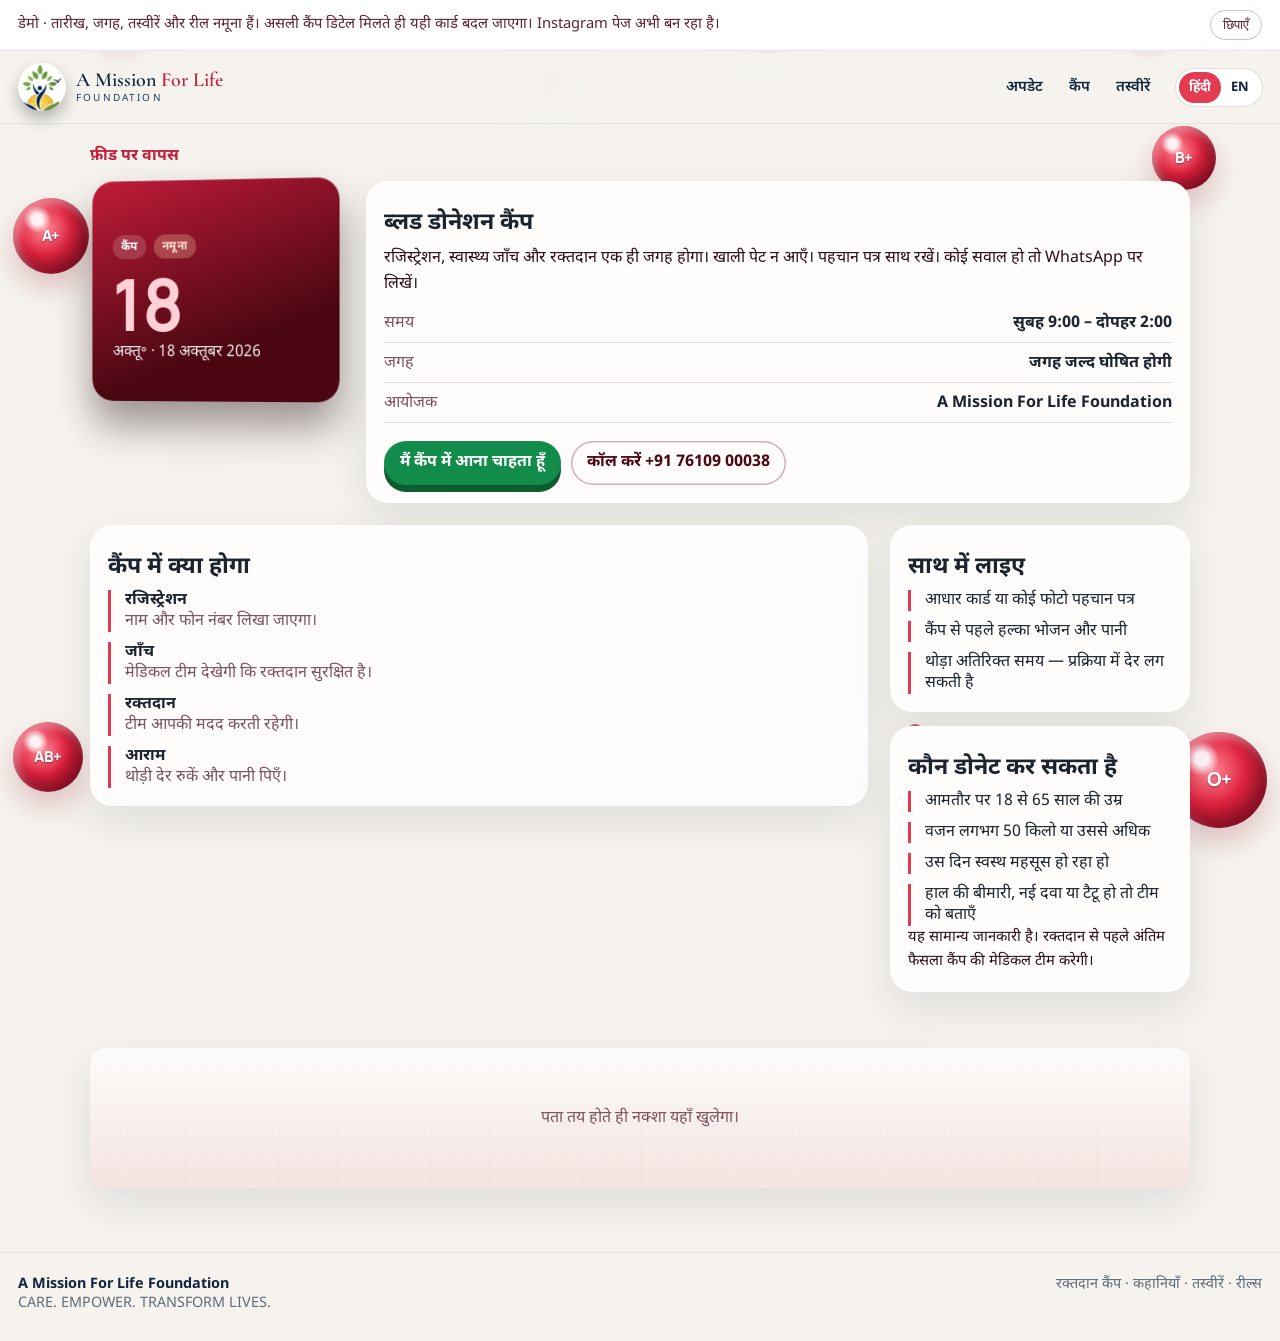
==== camp.html @ 7c9f4cff "Publish the blood donation camp demo so it can be shared. Co-authored-by: Cursor <cursoragent@cursor" ====
<!DOCTYPE html>
<html lang="hi">
<head>
  <meta charset="UTF-8">
  <meta name="viewport" content="width=device-width, initial-scale=1">
  <meta name="robots" content="noindex, nofollow">
  <title>A Mission For Life Foundation</title>
  <meta name="description" content="Blood donation camp details from A Mission For Life Foundation.">
  <meta name="theme-color" content="#12263f">
  <link rel="icon" href="assets/logo.png" type="image/png">
  <link rel="preconnect" href="https://fonts.googleapis.com">
  <link rel="preconnect" href="https://fonts.gstatic.com" crossorigin>
  <link href="https://fonts.googleapis.com/css2?family=Cormorant+Garamond:wght@500;600;700&family=Manrope:wght@400;500;600;700&family=Noto+Sans+Devanagari:wght@400;500;600;700&display=swap" rel="stylesheet">
  <link rel="stylesheet" href="css/style.css">
</head>
<body data-page="camp">
  <div id="app"></div>
  <script src="js/data.js"></script>
  <script src="js/app.js"></script>
</body>
</html>
---- css/style.css ----
:root {
  --blood: #8f142c;
  --blood-deep: #4c0614;
  --blood-hot: #e23b52;
  --rose: #fff1f3;
  --paper: #fffdfb;
  --ink: #2a1016;
  --muted: #7a5360;
  --gold: #ffd0a8;
  --line: rgba(143, 20, 44, 0.16);
  --shadow: 0 16px 40px rgba(28, 36, 48, 0.1);
  --radius: 22px;
  --ease: cubic-bezier(0.16, 1, 0.3, 1);
}

* { box-sizing: border-box; }
html { scroll-behavior: smooth; }
body {
  margin: 0;
  min-height: 100vh;
  color: #1c2430;
  background: #f6f3ee;
  overflow-x: hidden;
}
html[lang="hi"] body { font-family: "Noto Sans Devanagari", Manrope, sans-serif; }
html[lang="en"] body { font-family: Manrope, sans-serif; }
img { max-width: 100%; display: block; }
a { color: inherit; }
button, a { -webkit-tap-highlight-color: transparent; }
::selection { background: var(--blood-hot); color: white; }
#app { position: relative; z-index: 1; }

.stage {
  position: fixed;
  inset: 0;
  z-index: 0;
  overflow: hidden;
  pointer-events: none;
  background: transparent;
}
.bubble {
  position: absolute;
  border-radius: 50%;
  background:
    radial-gradient(circle at 32% 28%, rgba(255, 255, 255, 0.92) 0 7%, transparent 18%),
    radial-gradient(circle at 42% 40%, #ff8b98 0%, #e0233f 42%, #8e1228 78%);
  box-shadow:
    inset -8px -10px 16px rgba(80, 0, 16, 0.28),
    inset 5px 6px 10px rgba(255, 255, 255, 0.45),
    0 14px 28px rgba(142, 18, 40, 0.22);
  animation: floatBubble 12s ease-in-out infinite;
  display: grid;
  place-items: center;
}
.b1 { width: 76px; height: 76px; left: 4%; top: 22%; }
.b2 { width: 58px; height: 58px; left: 12%; top: 64%; animation-delay: -2s; animation-duration: 9s; }
.b3 { width: 64px; height: 64px; right: 5%; top: 14%; animation-delay: -4s; }
.b4 { width: 18px; height: 18px; right: 18%; top: 38%; animation-delay: -1s; animation-duration: 8s; }
.b5 { width: 96px; height: 96px; right: 3%; bottom: 8%; animation-delay: -6s; animation-duration: 14s; }
.b6 { width: 22px; height: 22px; left: 42%; top: 8%; animation-delay: -3s; }
.b7 { width: 70px; height: 70px; left: 2%; bottom: 12%; animation-delay: -5s; animation-duration: 10s; }
.b8 { width: 14px; height: 14px; right: 28%; bottom: 18%; animation-delay: -2.5s; }

.fall {
  position: absolute;
  top: 0;
  display: grid;
  place-items: center;
  animation: fallDrop 16s linear infinite;
}
.bldrop {
  position: absolute;
  inset: 0;
  border-radius: 0 50% 50% 50%;
  transform: rotate(45deg);
  background:
    radial-gradient(circle at 28% 28%, rgba(255, 255, 255, 0.9) 0 8%, transparent 18%),
    radial-gradient(circle at 45% 50%, #ff5d72 0%, #d01232 48%, #7a0e22 82%);
  box-shadow:
    inset -6px -7px 10px rgba(70, 0, 12, 0.28),
    0 12px 20px rgba(142, 18, 40, 0.2);
}
.s1 { width: 62px; height: 62px; left: 7%; animation-duration: 15s; }
.s2 { width: 54px; height: 54px; left: 58%; animation-duration: 19s; animation-delay: -7s; }
.s3 { width: 58px; height: 58px; right: 8%; animation-duration: 13s; animation-delay: -4s; }
.grp {
  position: relative;
  z-index: 1;
  color: #fff;
  font-family: Manrope, sans-serif;
  font-weight: 800;
  font-size: 0.95rem;
  letter-spacing: -0.03em;
  line-height: 1;
  text-shadow: 0 1px 2px rgba(60, 0, 10, 0.45);
}
.b5 .grp, .s1 .grp { font-size: 1.2rem; }

@keyframes floatBubble {
  0%, 100% { transform: translate3d(0, 0, 0) scale(1); }
  50% { transform: translate3d(22px, -42px, 0) scale(1.1); }
}
@keyframes fallDrop {
  0% { transform: translate3d(0, -12vh, 0); opacity: 0; }
  10% { opacity: 1; }
  50% { transform: translate3d(18px, 42vh, 0); }
  90% { opacity: 1; }
  100% { transform: translate3d(-12px, 92vh, 0); opacity: 0; }
}
@keyframes rise {
  from { opacity: 0; transform: translateY(28px) rotateX(10deg); }
  to { opacity: 1; transform: none; }
}
@keyframes plate {
  0%, 100% { transform: rotateX(8deg) rotateY(-12deg) translateY(0); }
  50% { transform: rotateX(2deg) rotateY(10deg) translateY(-12px); }
}

.skip {
  position: absolute;
  left: 12px;
  top: -40px;
  background: var(--blood-deep);
  color: white;
  padding: 8px 12px;
  z-index: 30;
}
.skip:focus { top: 12px; }

.banner {
  display: flex;
  gap: 12px;
  justify-content: space-between;
  align-items: center;
  padding: 10px 18px;
  background: #fff;
  color: #5c2430;
  font-size: 0.92rem;
  line-height: 1.45;
  border-bottom: 1px solid rgba(143, 20, 44, 0.12);
}
.banner button {
  border: 1px solid rgba(143, 20, 44, 0.28);
  background: transparent;
  color: inherit;
  border-radius: 999px;
  padding: 6px 12px;
  cursor: pointer;
  flex: none;
}

.topbar {
  position: sticky;
  top: 0;
  z-index: 20;
  display: flex;
  align-items: center;
  gap: 16px;
  padding: 12px 18px;
  background: rgba(246, 243, 238, 0.92);
  color: #12263f;
  backdrop-filter: blur(18px);
  border-bottom: 1px solid rgba(18, 38, 63, 0.08);
}
.brand {
  display: flex;
  align-items: center;
  gap: 10px;
  text-decoration: none;
  min-width: 0;
}
.mark {
  width: 48px;
  height: 48px;
  border-radius: 50%;
  overflow: hidden;
  background: white;
  box-shadow: 0 8px 16px rgba(0, 0, 0, 0.28);
  flex: none;
}
.mark img {
  width: 86px;
  max-width: none;
  height: auto;
  margin-left: -19px;
  margin-top: -2px;
}
.brand-text { display: flex; flex-direction: column; line-height: 1.05; }
.brand-text strong {
  font-family: "Cormorant Garamond", Georgia, serif;
  font-size: 1.25rem;
  font-weight: 600;
  color: #12263f;
}
.brand-text em { font-style: normal; color: #c41e3a; }
.brand-text small {
  letter-spacing: 0.22em;
  font-size: 0.62rem;
  color: #1b3d62;
  margin-top: 3px;
}
.nav { display: flex; gap: 6px; margin-left: auto; }
.nav a {
  text-decoration: none;
  color: #12263f;
  font-size: 0.92rem;
  font-weight: 600;
  padding: 8px 10px;
  border-radius: 999px;
}
.nav a:hover { background: rgba(18, 38, 63, 0.06); }
.lang {
  display: flex;
  padding: 3px;
  border-radius: 999px;
  background: white;
  box-shadow: 0 0 0 1px rgba(18, 38, 63, 0.1);
}
.lang button {
  border: 0;
  background: transparent;
  color: #12263f;
  font: inherit;
  font-weight: 700;
  font-size: 0.82rem;
  padding: 7px 10px;
  border-radius: 999px;
  cursor: pointer;
}
.lang button[aria-pressed="true"] { background: var(--blood-hot); color: white; }

.shell { width: min(1100px, calc(100% - 32px)); margin: 0 auto; }
.hero, .feed, .camp-wrap, .layout { perspective: 1200px; }
.hero {
  display: grid;
  gap: 28px;
  padding: 42px 0 10px;
}
.hero-plate {
  width: min(340px, 86vw);
  padding: 18px 16px 8px;
  border-radius: 40px;
  background: linear-gradient(180deg, rgba(255, 255, 255, 0.98), rgba(255, 228, 232, 0.92));
  box-shadow:
    0 1px 0 #fff inset,
    0 28px 50px rgba(20, 0, 6, 0.45),
    0 10px 0 rgba(90, 8, 18, 0.28);
  transform: rotateX(8deg) rotateY(-12deg);
  animation: plate 7s ease-in-out infinite;
}
.hero-logo { width: 100%; height: auto; margin: 0; }
.lede {
  margin: 18px 0 0;
  max-width: 38rem;
  font-size: 1.25rem;
  line-height: 1.6;
  color: #1c2430;
}
.hero-actions, .stack { display: flex; flex-wrap: wrap; gap: 10px; margin-top: 18px; }
.next-pill {
  display: flex;
  flex-direction: column;
  gap: 4px;
  text-decoration: none;
  background: var(--paper);
  border-radius: var(--radius);
  padding: 16px 18px;
  box-shadow: var(--shadow);
  border-top: 4px solid var(--blood-hot);
  transform: rotateY(8deg) translateZ(20px);
}
.next-pill span { color: var(--blood); font-size: 0.78rem; font-weight: 700; letter-spacing: 0.08em; text-transform: uppercase; }
.next-pill strong { font-size: 1.05rem; }
.next-pill em { font-style: normal; color: var(--ink); font-weight: 600; }

.layout { display: grid; gap: 22px; padding: 22px 0 56px; }
.feed { display: flex; flex-direction: column; gap: 16px; }
.feed .card { animation: rise 0.7s var(--ease) both; }
.feed .card:nth-child(2) { animation-delay: 0.08s; }
.feed .card:nth-child(3) { animation-delay: 0.16s; }
.feed .card:nth-child(4) { animation-delay: 0.24s; }
.feed .card:nth-child(5) { animation-delay: 0.32s; }

.card, .panel, .block, .next-pill, .date-card {
  transition: transform 0.35s var(--ease), box-shadow 0.35s var(--ease);
  transform-style: preserve-3d;
}
.card, .panel, .block {
  background: var(--paper);
  border-radius: var(--radius);
  box-shadow: var(--shadow);
}
.card { padding: 16px; }
.card-head, .meta {
  display: flex;
  flex-wrap: wrap;
  gap: 8px;
  align-items: center;
  color: var(--muted);
  font-size: 0.85rem;
}
.pill {
  border-radius: 999px;
  padding: 4px 9px;
  background: rgba(226, 59, 82, 0.12);
  color: var(--blood);
  font-weight: 700;
  font-size: 0.75rem;
  letter-spacing: 0.04em;
}
.pill-gold { background: rgba(255, 208, 168, 0.45); color: #8a3b1d; }
.card h2, .panel h2, .block h2 { margin: 10px 0 8px; font-size: 1.45rem; line-height: 1.25; }
html[lang="en"] h2 {
  font-family: "Cormorant Garamond", Georgia, serif;
  font-weight: 600;
}
.date-num {
  font-family: Manrope, sans-serif;
  font-weight: 700;
  font-variant-numeric: lining-nums;
}
.card p, .panel p, .block p { margin: 0; line-height: 1.65; color: var(--ink); }
.card .body { margin-top: 8px; }

.mosaic {
  display: grid;
  grid-template-columns: 1.3fr 1fr;
  grid-template-rows: 180px 140px;
  gap: 8px;
  margin-top: 12px;
}
.mosaic img {
  width: 100%;
  height: 100%;
  object-fit: cover;
  border-radius: 16px;
  background: var(--blood-deep);
  box-shadow: 0 10px 18px rgba(60, 0, 12, 0.2);
}
.mosaic img:first-child { grid-row: 1 / span 2; }
.note { margin-top: 10px; color: var(--muted); font-size: 0.92rem; }

.reel-frame {
  margin: 12px auto 0;
  width: min(280px, 100%);
  aspect-ratio: 9 / 16;
  border: 0;
  padding: 0;
  border-radius: 28px;
  overflow: hidden;
  position: relative;
  cursor: pointer;
  background: var(--blood-deep);
  box-shadow: 0 22px 40px rgba(40, 0, 8, 0.35), 0 0 0 1px rgba(255, 255, 255, 0.25) inset;
  transform: rotateY(-6deg);
}
.reel-frame img { width: 100%; height: 100%; object-fit: cover; }
.play {
  position: absolute;
  left: 50%;
  top: 46%;
  transform: translate(-50%, -50%);
  width: 68px;
  height: 68px;
  border-radius: 50%;
  background: white;
  color: var(--blood);
  display: grid;
  place-items: center;
  font-size: 1.4rem;
  box-shadow: 0 10px 30px rgba(0, 0, 0, 0.28);
}
.reel-frame small {
  position: absolute;
  left: 14px;
  bottom: 14px;
  color: white;
  font-weight: 700;
}

.side { display: flex; flex-direction: column; gap: 14px; }
.panel { padding: 18px; }
.phone {
  display: inline-block;
  margin: 8px 0 12px;
  font-size: 1.25rem;
  font-weight: 700;
  color: var(--blood);
  text-decoration: none;
}
.insta { margin-top: 12px; color: var(--muted); font-size: 0.92rem; }

.btn {
  display: inline-flex;
  align-items: center;
  justify-content: center;
  min-height: 44px;
  padding: 0 16px;
  border-radius: 999px;
  text-decoration: none;
  border: 0;
  cursor: pointer;
  font: inherit;
  font-weight: 700;
}
.btn-green, .btn-navy {
  background: linear-gradient(180deg, #ff5a70, #b11232);
  color: white;
  box-shadow: 0 7px 0 #6d0c1c, 0 14px 24px rgba(80, 0, 16, 0.35);
}
.btn-green:hover, .btn-navy:hover { transform: translateY(2px); box-shadow: 0 5px 0 #6d0c1c, 0 10px 18px rgba(80, 0, 16, 0.3); }
.btn-ghost {
  background: transparent;
  color: var(--blood-deep);
  box-shadow: inset 0 0 0 1.5px rgba(143, 20, 44, 0.35);
}
.btn-wa { background: #128c4a; color: white; box-shadow: 0 7px 0 #0c5c30; }
.btn-wa:hover { transform: translateY(2px); background: #0e703b; }

.page { padding: 22px 0 64px; }
.back { display: inline-block; margin-bottom: 14px; color: #c41e3a; font-weight: 700; text-decoration: none; }
.camp-wrap { display: grid; gap: 16px; }
.date-card {
  background: linear-gradient(160deg, #c01b38, #4a0712 70%);
  color: white;
  border-radius: var(--radius);
  padding: 22px;
  min-height: 220px;
  display: flex;
  flex-direction: column;
  justify-content: flex-end;
  box-shadow: 0 24px 40px rgba(20, 0, 6, 0.4), 0 1px 0 rgba(255, 255, 255, 0.2) inset;
  transform: rotateY(-8deg) translateZ(12px);
}
.date-card .meta { color: rgba(255, 255, 255, 0.8); }
.date-card .pill { background: rgba(255, 255, 255, 0.16); color: white; }
.date-card .pill-gold { background: rgba(255, 208, 168, 0.28); color: #ffe7d4; }
.date-card .date-num {
  font-size: 4.5rem;
  line-height: 0.85;
  color: #ffd0d6;
  margin: 0;
}
.date-card p { color: rgba(255, 255, 255, 0.9); margin-top: 8px; }
.facts { display: grid; gap: 10px; margin: 14px 0; }
.facts div {
  display: flex;
  justify-content: space-between;
  gap: 12px;
  padding-bottom: 8px;
  border-bottom: 1px solid var(--line);
}
.facts dt { color: var(--muted); }
.facts dd { margin: 0; font-weight: 700; text-align: right; overflow-wrap: anywhere; }
.steps, .plain { margin: 0; padding: 0; list-style: none; display: grid; gap: 10px; }
.steps li, .plain li { padding-left: 14px; border-left: 3px solid var(--blood-hot); }
.steps strong { display: block; }
.steps span, .who-note { color: var(--muted); }
.who-note { margin-top: 10px; font-size: 0.92rem; }
.map-placeholder {
  border-radius: 16px;
  min-height: 140px;
  display: grid;
  place-items: center;
  text-align: center;
  padding: 18px;
  color: #7a5360;
  background:
    linear-gradient(180deg, rgba(255, 255, 255, 0.7), rgba(226, 59, 82, 0.08)),
    repeating-linear-gradient(90deg, transparent, transparent 18px, rgba(143, 20, 44, 0.05) 19px);
  box-shadow: var(--shadow);
}

.site-footer {
  border-top: 1px solid rgba(18, 38, 63, 0.08);
  padding: 22px 18px 28px;
  display: flex;
  justify-content: space-between;
  gap: 12px;
  flex-wrap: wrap;
  color: #5d6c7c;
  font-size: 0.9rem;
}
.site-footer strong { color: #12263f; }

dialog {
  border: 0;
  border-radius: 20px;
  padding: 22px;
  width: min(420px, calc(100% - 32px));
  background: var(--rose);
  box-shadow: 0 30px 80px rgba(40, 0, 8, 0.45);
}
dialog::backdrop { background: rgba(40, 0, 8, 0.62); }
dialog h3 { margin: 8px 0; color: var(--ink); }
dialog p { line-height: 1.6; color: var(--muted); }
.tag { margin: 0; letter-spacing: 0.16em; font-size: 0.78rem; font-weight: 700; color: var(--blood); }

:focus-visible { outline: 3px solid #ffb4c0; outline-offset: 2px; }

@media (hover: hover) and (pointer: fine) {
  .card:hover, .panel:hover, .block:hover {
    transform: translateY(-8px) rotateX(4deg);
    box-shadow: 0 28px 50px rgba(60, 0, 12, 0.34), 0 2px 0 rgba(255, 255, 255, 0.7) inset;
  }
}

@media (min-width: 980px) {
  .hero { grid-template-columns: 1.15fr 0.85fr; align-items: center; padding-top: 48px; }
  .layout { grid-template-columns: minmax(0, 1fr) 300px; align-items: start; }
  .side { position: sticky; top: 92px; }
  .camp-wrap { grid-template-columns: 260px minmax(0, 1fr); align-items: start; }
  .mosaic { grid-template-rows: 220px 160px; }
  .b1 { left: 1%; }
  .b5 { right: 1%; }
  .b7 { left: 1%; }
}

@media (min-width: 980px) and (max-width: 1199px) {
  .b1, .b2, .b3, .b7 { width: 54px; height: 54px; }
  .b5 { width: 68px; height: 68px; }
  .b5 .grp, .s1 .grp { font-size: 0.95rem; }
}

@media (max-width: 1099px) {
  .hero-plate, .next-pill, .date-card, .reel-frame { transform: none; animation: none; }
  .fall { display: none; }
}

@media (max-width: 979px) {
  .bubble, .fall { display: none; }
  .b3, .b5, .b7 { display: grid; }
  .b3 { width: 42px; height: 42px; right: -8px; top: 92px; left: auto; }
  .b5 { width: 50px; height: 50px; right: -10px; bottom: 12px; top: auto; left: auto; }
  .b7 { width: 46px; height: 46px; left: -10px; bottom: 64px; top: auto; }
  .b1 .grp, .b3 .grp, .b5 .grp, .b7 .grp { font-size: 0.68rem; }
  .shell { width: min(1100px, calc(100% - 28px)); }
  .hero { padding-top: 22px; gap: 16px; }
  .hero-plate { width: min(280px, 100%); padding: 12px 12px 4px; border-radius: 28px; }
  .lede { font-size: 1.05rem; }
  .card h2, .panel h2, .block h2 { font-size: 1.28rem; }
  .mosaic { grid-template-rows: 150px 112px; }
  .facts div { flex-direction: column; align-items: flex-start; }
  .facts dd { text-align: left; }
  .date-card { min-height: 0; }
  .date-card .date-num { font-size: 3.4rem; }
  .banner { align-items: flex-start; font-size: 0.82rem; padding: 8px 12px; }
}

@media (max-width: 720px) {
  .topbar { flex-wrap: wrap; gap: 8px 12px; padding: 10px 12px; }
  .brand { flex: 1; min-width: 0; }
  .brand-text strong { font-size: 1.02rem; }
  .brand-text small { letter-spacing: 0.12em; }
  .nav { order: 3; width: 100%; justify-content: space-between; }
  .nav a { padding: 8px 6px; font-size: 0.88rem; }
  .lang { margin-left: auto; }
  .site-footer { flex-direction: column; }
}

@media (prefers-reduced-motion: reduce) {
  html { scroll-behavior: auto; }
  .hero-plate, .bubble, .fall, .feed .card { animation: none; }
  .hero-plate, .next-pill, .date-card, .reel-frame { transform: none; }
}
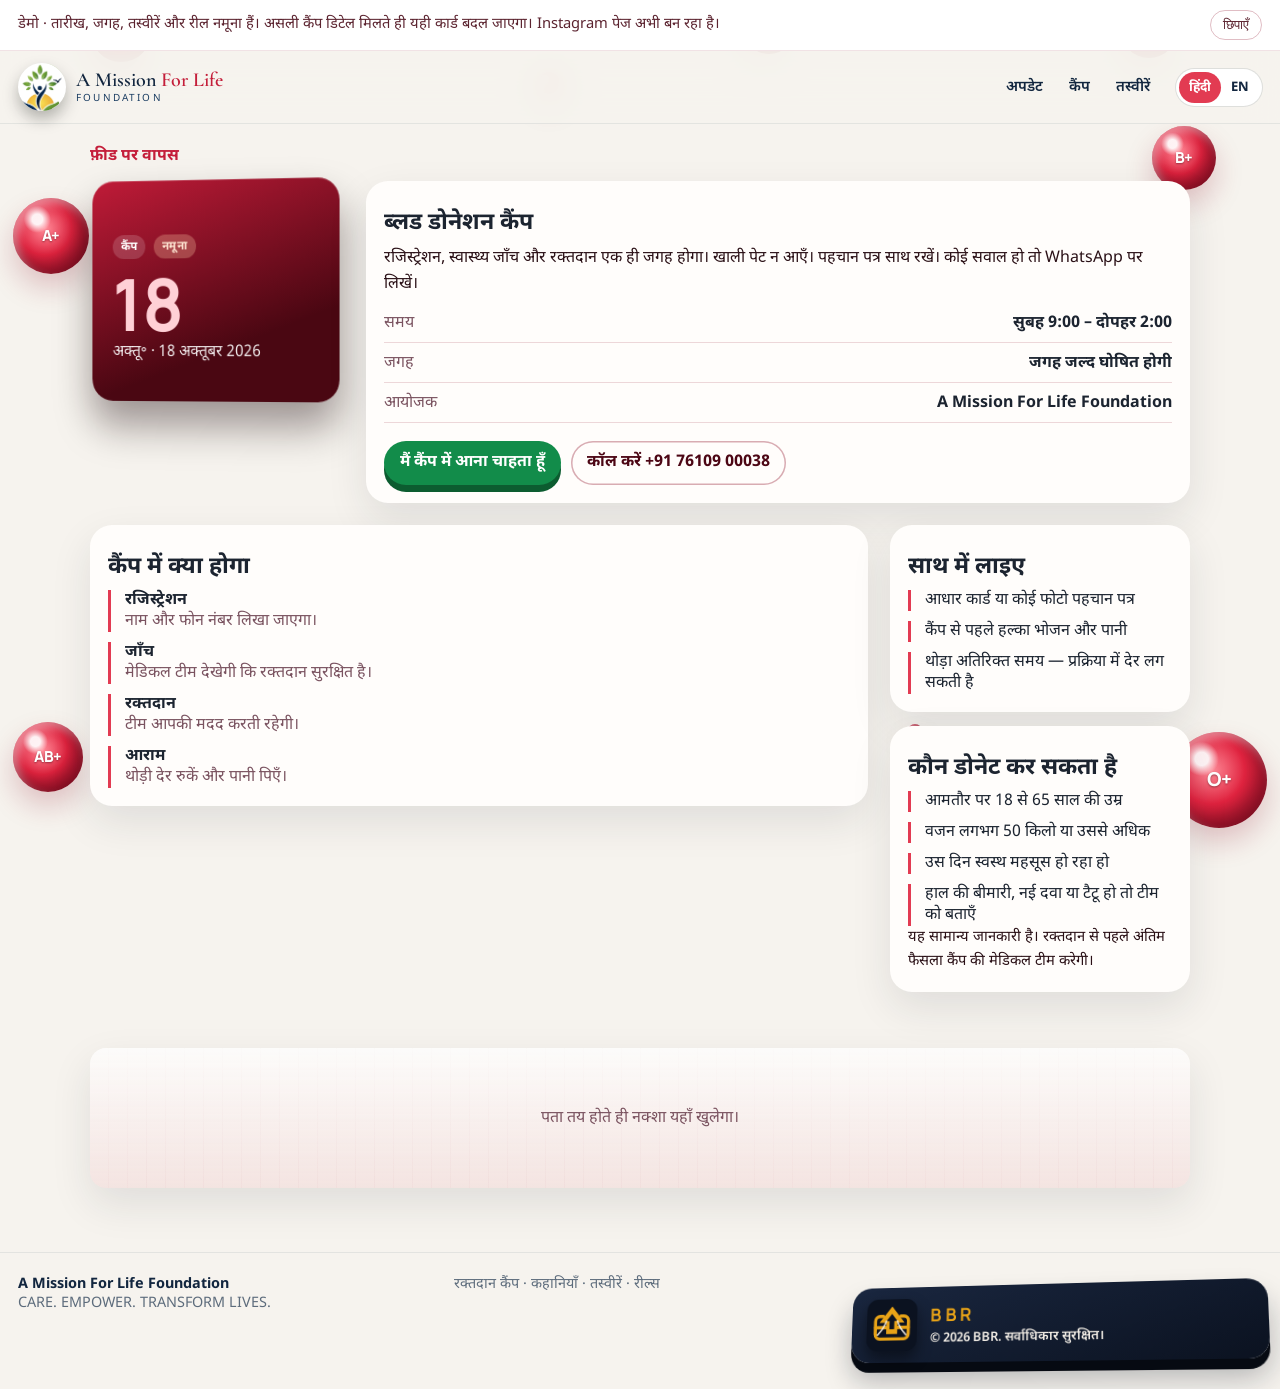
==== commit b28ee3c7: "Add a 3D BBR logo credit and stop phones from caching the old demo. Co-authored-by: Cursor <cursorag" ====
--- a/camp.html
+++ b/camp.html
@@ -4,6 +4,7 @@
   <meta charset="UTF-8">
   <meta name="viewport" content="width=device-width, initial-scale=1">
   <meta name="robots" content="noindex, nofollow">
+  <meta http-equiv="Cache-Control" content="no-cache, no-store, must-revalidate">
   <title>A Mission For Life Foundation</title>
   <meta name="description" content="Blood donation camp details from A Mission For Life Foundation.">
   <meta name="theme-color" content="#12263f">
@@ -11,11 +12,11 @@
   <link rel="preconnect" href="https://fonts.googleapis.com">
   <link rel="preconnect" href="https://fonts.gstatic.com" crossorigin>
   <link href="https://fonts.googleapis.com/css2?family=Cormorant+Garamond:wght@500;600;700&family=Manrope:wght@400;500;600;700&family=Noto+Sans+Devanagari:wght@400;500;600;700&display=swap" rel="stylesheet">
-  <link rel="stylesheet" href="css/style.css">
+  <link rel="stylesheet" href="css/style.css?v=5">
 </head>
 <body data-page="camp">
   <div id="app"></div>
-  <script src="js/data.js"></script>
-  <script src="js/app.js"></script>
+  <script src="js/data.js?v=5"></script>
+  <script src="js/app.js?v=5"></script>
 </body>
 </html>
--- a/css/style.css
+++ b/css/style.css
@@ -482,6 +482,45 @@
   font-size: 0.9rem;
 }
 .site-footer strong { color: #12263f; }
+.bbr-plate {
+  width: min(100%, 420px);
+  margin-top: 8px;
+  padding: 12px 16px;
+  border-radius: 20px;
+  display: flex;
+  align-items: center;
+  gap: 14px;
+  text-decoration: none;
+  color: #f5f0e8;
+  background: linear-gradient(160deg, #1a2740, #0b1220);
+  box-shadow: 0 10px 0 #060a12, 0 18px 28px rgba(11, 18, 32, 0.28);
+  transform: perspective(700px) rotateX(8deg) rotateY(-8deg);
+  animation: bbrFloat 5.5s ease-in-out infinite;
+}
+.bbr-plate img {
+  width: 54px;
+  height: 54px;
+  flex: none;
+  filter: drop-shadow(0 8px 8px rgba(0, 0, 0, 0.45));
+}
+.bbr-plate span { display: flex; flex-direction: column; gap: 3px; min-width: 0; }
+.bbr-plate strong {
+  color: #e8a317;
+  letter-spacing: 0.2em;
+  font-size: 1.15rem;
+  font-family: Manrope, sans-serif;
+}
+.bbr-plate em {
+  font-style: normal;
+  color: #f5f0e8;
+  font-size: 0.82rem;
+  font-weight: 600;
+}
+@keyframes bbrFloat {
+  0%, 100% { transform: perspective(700px) rotateX(8deg) rotateY(-8deg) translateY(0); }
+  50% { transform: perspective(700px) rotateX(3deg) rotateY(8deg) translateY(-7px); }
+}
+.group-rail { display: none; }
 
 dialog {
   border: 0;
@@ -524,16 +563,42 @@
 
 @media (max-width: 1099px) {
   .hero-plate, .next-pill, .date-card, .reel-frame { transform: none; animation: none; }
-  .fall { display: none; }
 }
 
 @media (max-width: 979px) {
-  .bubble, .fall { display: none; }
-  .b3, .b5, .b7 { display: grid; }
-  .b3 { width: 42px; height: 42px; right: -8px; top: 92px; left: auto; }
-  .b5 { width: 50px; height: 50px; right: -10px; bottom: 12px; top: auto; left: auto; }
-  .b7 { width: 46px; height: 46px; left: -10px; bottom: 64px; top: auto; }
-  .b1 .grp, .b3 .grp, .b5 .grp, .b7 .grp { font-size: 0.68rem; }
+  .group-rail {
+    display: flex;
+    flex-wrap: wrap;
+    gap: 12px 16px;
+    margin-top: 18px;
+  }
+  .mini {
+    width: 52px;
+    height: 52px;
+    display: grid;
+    place-items: center;
+    position: relative;
+  }
+  .mini i {
+    position: absolute;
+    inset: 4px;
+    border-radius: 0 50% 50% 50%;
+    transform: rotate(45deg);
+    background:
+      radial-gradient(circle at 30% 30%, rgba(255, 255, 255, 0.9) 0 8%, transparent 18%),
+      radial-gradient(circle at 45% 50%, #ff5d72 0%, #d01232 50%, #7a0e22 82%);
+    box-shadow: 0 8px 14px rgba(142, 18, 40, 0.22);
+  }
+  .mini b {
+    position: relative;
+    z-index: 1;
+    color: #fff;
+    font-family: Manrope, sans-serif;
+    font-size: 0.68rem;
+    font-weight: 800;
+    line-height: 1;
+  }
+  .bubble, .fall { display: none !important; }
   .shell { width: min(1100px, calc(100% - 28px)); }
   .hero { padding-top: 22px; gap: 16px; }
   .hero-plate { width: min(280px, 100%); padding: 12px 12px 4px; border-radius: 28px; }
@@ -556,10 +621,11 @@
   .nav a { padding: 8px 6px; font-size: 0.88rem; }
   .lang { margin-left: auto; }
   .site-footer { flex-direction: column; }
+  .bbr-plate { width: 100%; animation: bbrFloat 5.5s ease-in-out infinite; }
 }
 
 @media (prefers-reduced-motion: reduce) {
   html { scroll-behavior: auto; }
-  .hero-plate, .bubble, .fall, .feed .card { animation: none; }
+  .hero-plate, .bubble, .fall, .feed .card, .bbr-plate { animation: none; }
   .hero-plate, .next-pill, .date-card, .reel-frame { transform: none; }
 }
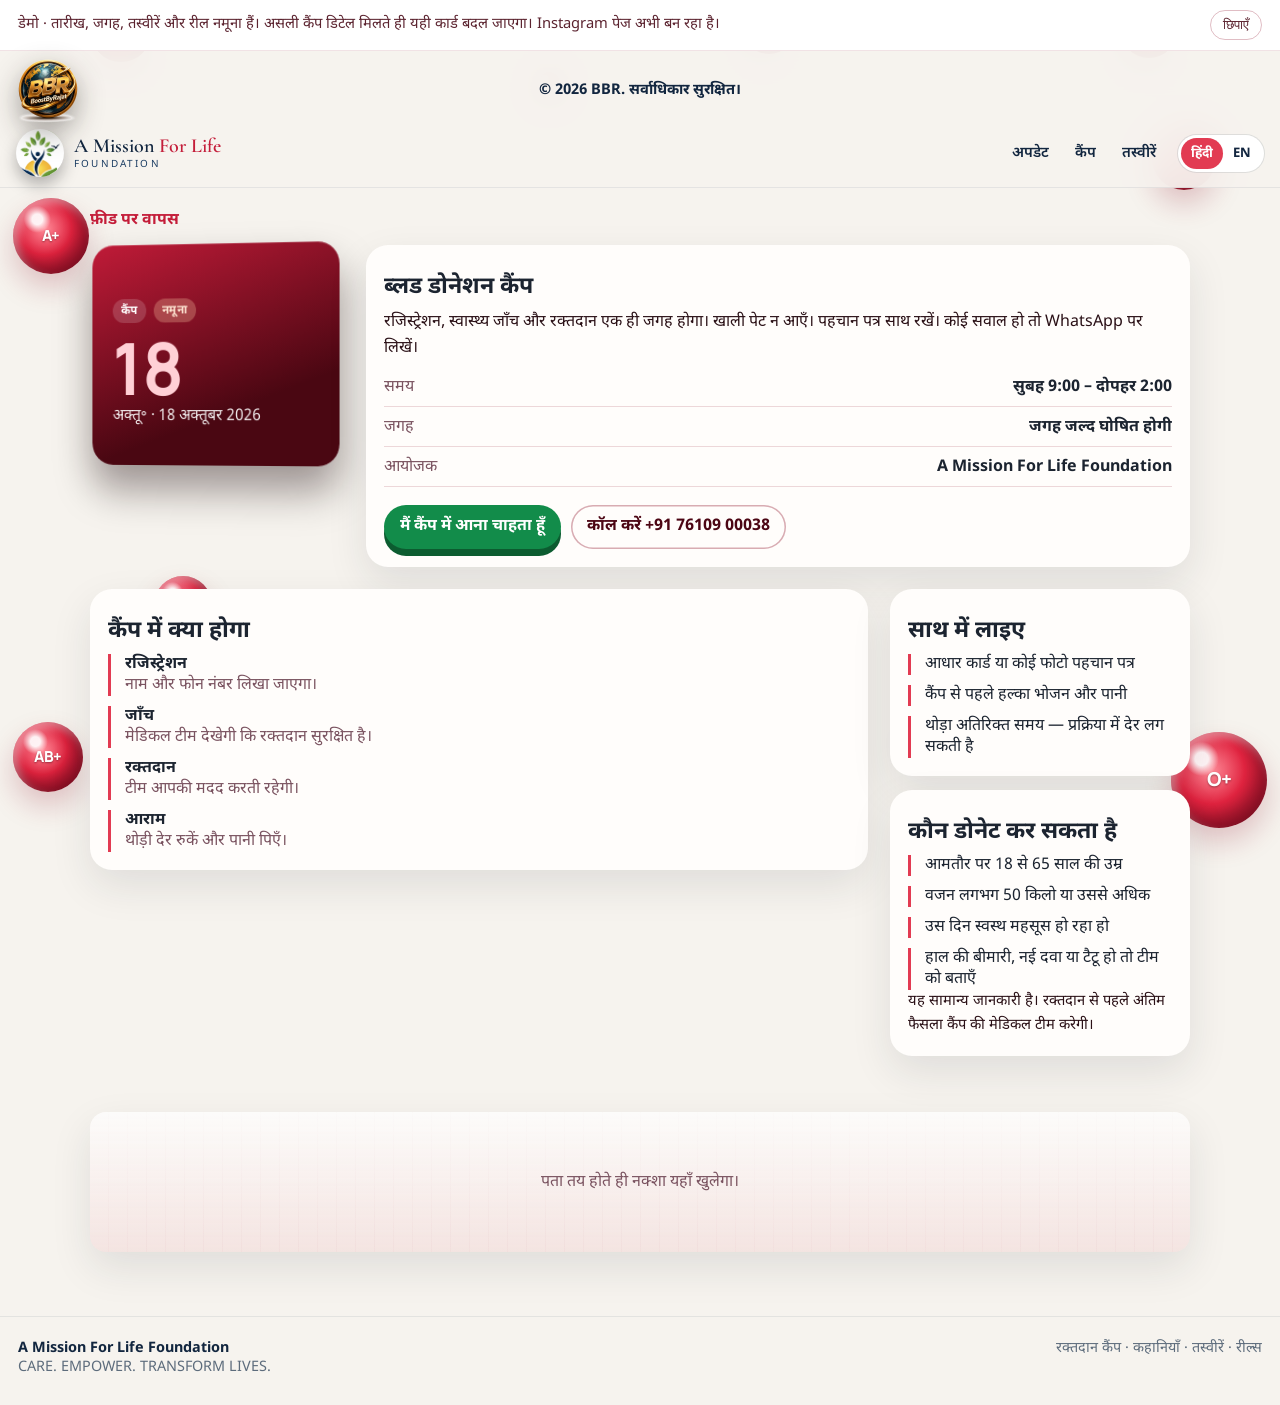
==== commit 7d7e9268: "Put the original BBR logo in the header and float blood shapes on phones. Co-authored-by: Cursor <cu" ====
--- a/camp.html
+++ b/camp.html
@@ -12,11 +12,11 @@
   <link rel="preconnect" href="https://fonts.googleapis.com">
   <link rel="preconnect" href="https://fonts.gstatic.com" crossorigin>
   <link href="https://fonts.googleapis.com/css2?family=Cormorant+Garamond:wght@500;600;700&family=Manrope:wght@400;500;600;700&family=Noto+Sans+Devanagari:wght@400;500;600;700&display=swap" rel="stylesheet">
-  <link rel="stylesheet" href="css/style.css?v=5">
+  <link rel="stylesheet" href="css/style.css?v=6">
 </head>
 <body data-page="camp">
   <div id="app"></div>
-  <script src="js/data.js?v=5"></script>
-  <script src="js/app.js?v=5"></script>
+  <script src="js/data.js?v=6"></script>
+  <script src="js/app.js?v=6"></script>
 </body>
 </html>
--- a/css/style.css
+++ b/css/style.css
@@ -154,13 +154,49 @@
   top: 0;
   z-index: 20;
   display: flex;
-  align-items: center;
-  gap: 16px;
-  padding: 12px 18px;
-  background: rgba(246, 243, 238, 0.92);
+  flex-direction: column;
+  align-items: stretch;
+  gap: 6px;
+  padding: 8px 16px 10px;
+  background: rgba(246, 243, 238, 0.94);
   color: #12263f;
   backdrop-filter: blur(18px);
   border-bottom: 1px solid rgba(18, 38, 63, 0.08);
+}
+.bbr-bar {
+  display: grid;
+  grid-template-columns: 72px minmax(0, 1fr) 72px;
+  align-items: center;
+}
+.bbr-link {
+  width: 64px;
+  height: 64px;
+  display: block;
+  justify-self: start;
+}
+.bbr-link img {
+  width: 64px;
+  height: 64px;
+  object-fit: contain;
+  filter: drop-shadow(0 10px 14px rgba(20, 16, 8, 0.38));
+  animation: bbrSpin 5.5s ease-in-out infinite;
+}
+.head-copy {
+  margin: 0;
+  text-align: center;
+  font-weight: 700;
+  font-size: 0.92rem;
+  color: #12263f;
+  line-height: 1.3;
+}
+.site-bar {
+  display: flex;
+  align-items: center;
+  gap: 12px;
+}
+@keyframes bbrSpin {
+  0%, 100% { transform: perspective(600px) rotateY(-16deg) translateY(0); }
+  50% { transform: perspective(600px) rotateY(16deg) translateY(-5px); }
 }
 .brand {
   display: flex;
@@ -482,45 +518,6 @@
   font-size: 0.9rem;
 }
 .site-footer strong { color: #12263f; }
-.bbr-plate {
-  width: min(100%, 420px);
-  margin-top: 8px;
-  padding: 12px 16px;
-  border-radius: 20px;
-  display: flex;
-  align-items: center;
-  gap: 14px;
-  text-decoration: none;
-  color: #f5f0e8;
-  background: linear-gradient(160deg, #1a2740, #0b1220);
-  box-shadow: 0 10px 0 #060a12, 0 18px 28px rgba(11, 18, 32, 0.28);
-  transform: perspective(700px) rotateX(8deg) rotateY(-8deg);
-  animation: bbrFloat 5.5s ease-in-out infinite;
-}
-.bbr-plate img {
-  width: 54px;
-  height: 54px;
-  flex: none;
-  filter: drop-shadow(0 8px 8px rgba(0, 0, 0, 0.45));
-}
-.bbr-plate span { display: flex; flex-direction: column; gap: 3px; min-width: 0; }
-.bbr-plate strong {
-  color: #e8a317;
-  letter-spacing: 0.2em;
-  font-size: 1.15rem;
-  font-family: Manrope, sans-serif;
-}
-.bbr-plate em {
-  font-style: normal;
-  color: #f5f0e8;
-  font-size: 0.82rem;
-  font-weight: 600;
-}
-@keyframes bbrFloat {
-  0%, 100% { transform: perspective(700px) rotateX(8deg) rotateY(-8deg) translateY(0); }
-  50% { transform: perspective(700px) rotateX(3deg) rotateY(8deg) translateY(-7px); }
-}
-.group-rail { display: none; }
 
 dialog {
   border: 0;
@@ -547,7 +544,7 @@
 @media (min-width: 980px) {
   .hero { grid-template-columns: 1.15fr 0.85fr; align-items: center; padding-top: 48px; }
   .layout { grid-template-columns: minmax(0, 1fr) 300px; align-items: start; }
-  .side { position: sticky; top: 92px; }
+  .side { position: sticky; top: 156px; }
   .camp-wrap { grid-template-columns: 260px minmax(0, 1fr); align-items: start; }
   .mosaic { grid-template-rows: 220px 160px; }
   .b1 { left: 1%; }
@@ -566,39 +563,12 @@
 }
 
 @media (max-width: 979px) {
-  .group-rail {
-    display: flex;
-    flex-wrap: wrap;
-    gap: 12px 16px;
-    margin-top: 18px;
-  }
-  .mini {
-    width: 52px;
-    height: 52px;
-    display: grid;
-    place-items: center;
-    position: relative;
-  }
-  .mini i {
-    position: absolute;
-    inset: 4px;
-    border-radius: 0 50% 50% 50%;
-    transform: rotate(45deg);
-    background:
-      radial-gradient(circle at 30% 30%, rgba(255, 255, 255, 0.9) 0 8%, transparent 18%),
-      radial-gradient(circle at 45% 50%, #ff5d72 0%, #d01232 50%, #7a0e22 82%);
-    box-shadow: 0 8px 14px rgba(142, 18, 40, 0.22);
-  }
-  .mini b {
-    position: relative;
-    z-index: 1;
-    color: #fff;
-    font-family: Manrope, sans-serif;
-    font-size: 0.68rem;
-    font-weight: 800;
-    line-height: 1;
-  }
-  .bubble, .fall { display: none !important; }
+  .b1, .b3, .b7 { width: 58px; height: 58px; }
+  .b2 { width: 46px; height: 46px; }
+  .b5 { width: 72px; height: 72px; }
+  .s1, .s2, .s3 { width: 48px; height: 48px; }
+  .grp { font-size: 0.78rem; }
+  .b5 .grp, .s1 .grp { font-size: 0.9rem; }
   .shell { width: min(1100px, calc(100% - 28px)); }
   .hero { padding-top: 22px; gap: 16px; }
   .hero-plate { width: min(280px, 100%); padding: 12px 12px 4px; border-radius: 28px; }
@@ -613,7 +583,11 @@
 }
 
 @media (max-width: 720px) {
-  .topbar { flex-wrap: wrap; gap: 8px 12px; padding: 10px 12px; }
+  .topbar { padding: 6px 10px 8px; }
+  .bbr-bar { grid-template-columns: 56px minmax(0, 1fr) 56px; }
+  .bbr-link, .bbr-link img { width: 52px; height: 52px; }
+  .head-copy { font-size: 0.72rem; }
+  .site-bar { flex-wrap: wrap; gap: 8px 10px; }
   .brand { flex: 1; min-width: 0; }
   .brand-text strong { font-size: 1.02rem; }
   .brand-text small { letter-spacing: 0.12em; }
@@ -621,11 +595,10 @@
   .nav a { padding: 8px 6px; font-size: 0.88rem; }
   .lang { margin-left: auto; }
   .site-footer { flex-direction: column; }
-  .bbr-plate { width: 100%; animation: bbrFloat 5.5s ease-in-out infinite; }
 }
 
 @media (prefers-reduced-motion: reduce) {
   html { scroll-behavior: auto; }
-  .hero-plate, .bubble, .fall, .feed .card, .bbr-plate { animation: none; }
+  .hero-plate, .bubble, .fall, .feed .card, .bbr-link img { animation: none; }
   .hero-plate, .next-pill, .date-card, .reel-frame { transform: none; }
 }
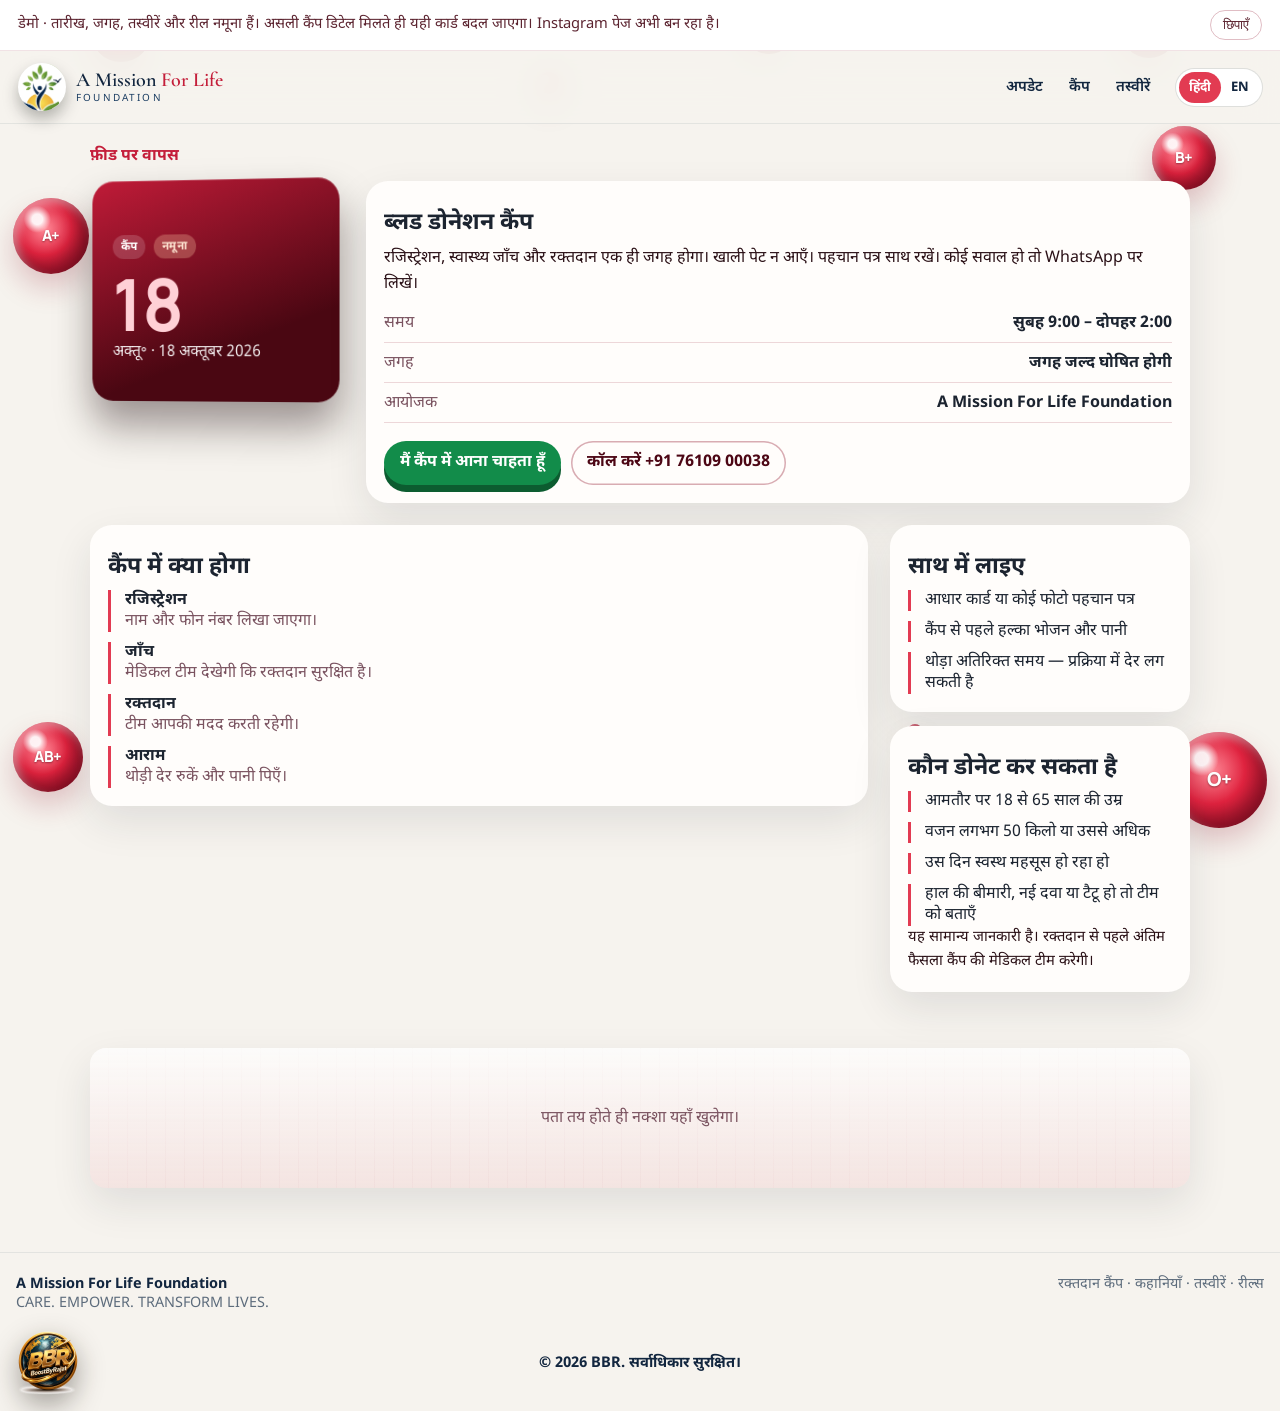
==== commit b534f94f: "Move the BBR logo and copyright to the bottom of the page. Co-authored-by: Cursor <cursoragent@curso" ====
--- a/camp.html
+++ b/camp.html
@@ -12,11 +12,11 @@
   <link rel="preconnect" href="https://fonts.googleapis.com">
   <link rel="preconnect" href="https://fonts.gstatic.com" crossorigin>
   <link href="https://fonts.googleapis.com/css2?family=Cormorant+Garamond:wght@500;600;700&family=Manrope:wght@400;500;600;700&family=Noto+Sans+Devanagari:wght@400;500;600;700&display=swap" rel="stylesheet">
-  <link rel="stylesheet" href="css/style.css?v=6">
+  <link rel="stylesheet" href="css/style.css?v=7">
 </head>
 <body data-page="camp">
   <div id="app"></div>
-  <script src="js/data.js?v=6"></script>
-  <script src="js/app.js?v=6"></script>
+  <script src="js/data.js?v=7"></script>
+  <script src="js/app.js?v=7"></script>
 </body>
 </html>
--- a/css/style.css
+++ b/css/style.css
@@ -154,49 +154,13 @@
   top: 0;
   z-index: 20;
   display: flex;
-  flex-direction: column;
-  align-items: stretch;
-  gap: 6px;
-  padding: 8px 16px 10px;
-  background: rgba(246, 243, 238, 0.94);
+  align-items: center;
+  gap: 16px;
+  padding: 12px 18px;
+  background: rgba(246, 243, 238, 0.92);
   color: #12263f;
   backdrop-filter: blur(18px);
   border-bottom: 1px solid rgba(18, 38, 63, 0.08);
-}
-.bbr-bar {
-  display: grid;
-  grid-template-columns: 72px minmax(0, 1fr) 72px;
-  align-items: center;
-}
-.bbr-link {
-  width: 64px;
-  height: 64px;
-  display: block;
-  justify-self: start;
-}
-.bbr-link img {
-  width: 64px;
-  height: 64px;
-  object-fit: contain;
-  filter: drop-shadow(0 10px 14px rgba(20, 16, 8, 0.38));
-  animation: bbrSpin 5.5s ease-in-out infinite;
-}
-.head-copy {
-  margin: 0;
-  text-align: center;
-  font-weight: 700;
-  font-size: 0.92rem;
-  color: #12263f;
-  line-height: 1.3;
-}
-.site-bar {
-  display: flex;
-  align-items: center;
-  gap: 12px;
-}
-@keyframes bbrSpin {
-  0%, 100% { transform: perspective(600px) rotateY(-16deg) translateY(0); }
-  50% { transform: perspective(600px) rotateY(16deg) translateY(-5px); }
 }
 .brand {
   display: flex;
@@ -509,15 +473,50 @@
 
 .site-footer {
   border-top: 1px solid rgba(18, 38, 63, 0.08);
-  padding: 22px 18px 28px;
+  padding: 22px 16px 16px;
+  display: flex;
+  flex-direction: column;
+  gap: 18px;
+  color: #5d6c7c;
+  font-size: 0.9rem;
+}
+.foot-note {
   display: flex;
   justify-content: space-between;
   gap: 12px;
   flex-wrap: wrap;
-  color: #5d6c7c;
-  font-size: 0.9rem;
 }
 .site-footer strong { color: #12263f; }
+.bbr-bar {
+  display: grid;
+  grid-template-columns: 72px minmax(0, 1fr) 72px;
+  align-items: center;
+}
+.bbr-link {
+  width: 64px;
+  height: 64px;
+  display: block;
+  justify-self: start;
+}
+.bbr-link img {
+  width: 64px;
+  height: 64px;
+  object-fit: contain;
+  filter: drop-shadow(0 10px 14px rgba(20, 16, 8, 0.38));
+  animation: bbrSpin 5.5s ease-in-out infinite;
+}
+.head-copy {
+  margin: 0;
+  text-align: center;
+  font-weight: 700;
+  font-size: 0.92rem;
+  color: #12263f;
+  line-height: 1.3;
+}
+@keyframes bbrSpin {
+  0%, 100% { transform: perspective(600px) rotateY(-16deg) translateY(0); }
+  50% { transform: perspective(600px) rotateY(16deg) translateY(-5px); }
+}
 
 dialog {
   border: 0;
@@ -544,7 +543,7 @@
 @media (min-width: 980px) {
   .hero { grid-template-columns: 1.15fr 0.85fr; align-items: center; padding-top: 48px; }
   .layout { grid-template-columns: minmax(0, 1fr) 300px; align-items: start; }
-  .side { position: sticky; top: 156px; }
+  .side { position: sticky; top: 92px; }
   .camp-wrap { grid-template-columns: 260px minmax(0, 1fr); align-items: start; }
   .mosaic { grid-template-rows: 220px 160px; }
   .b1 { left: 1%; }
@@ -583,11 +582,10 @@
 }
 
 @media (max-width: 720px) {
-  .topbar { padding: 6px 10px 8px; }
+  .topbar { flex-wrap: wrap; gap: 8px 12px; padding: 10px 12px; }
   .bbr-bar { grid-template-columns: 56px minmax(0, 1fr) 56px; }
   .bbr-link, .bbr-link img { width: 52px; height: 52px; }
   .head-copy { font-size: 0.72rem; }
-  .site-bar { flex-wrap: wrap; gap: 8px 10px; }
   .brand { flex: 1; min-width: 0; }
   .brand-text strong { font-size: 1.02rem; }
   .brand-text small { letter-spacing: 0.12em; }
